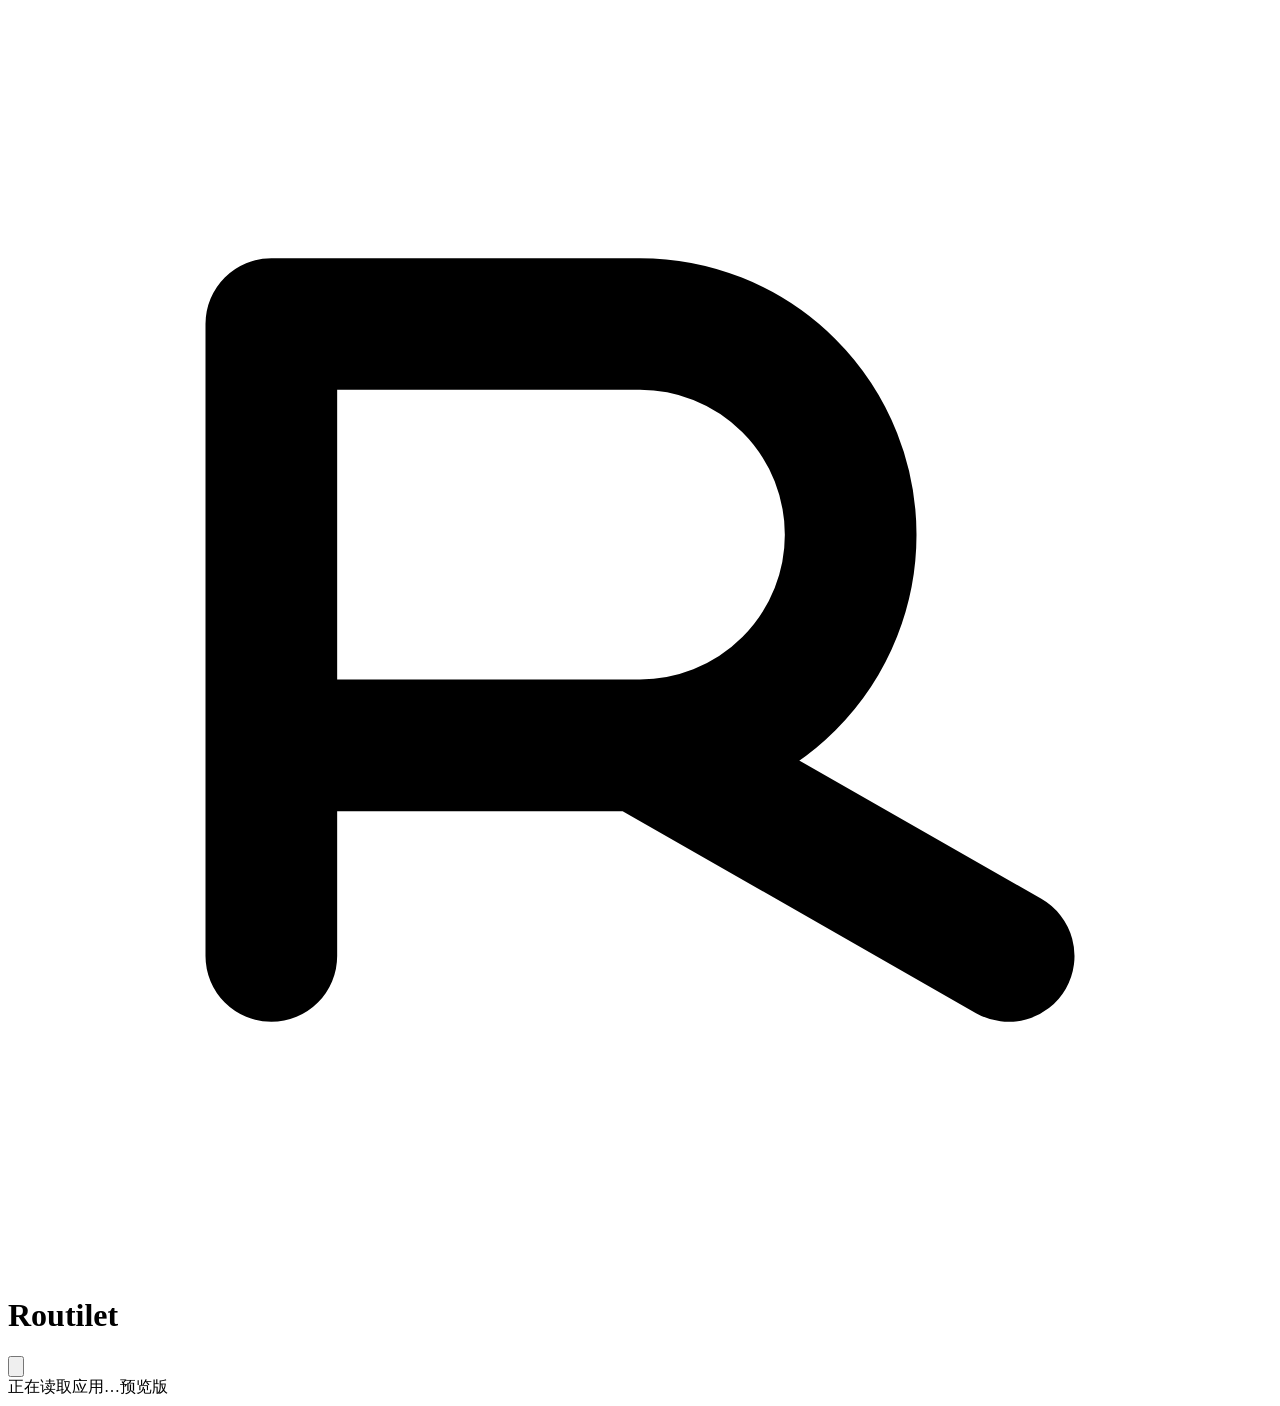
==== experiments/launcher-gui/frontend/index.html @ 7e0c7ae4 "experiment: compact Wails launcher with fixed pnpm and native app activation" ====
<!doctype html>
<html lang="zh-CN">
<head><meta charset="utf-8"><meta name="viewport" content="width=device-width,initial-scale=1"><meta http-equiv="Content-Security-Policy" content="default-src 'self'; script-src 'self'; style-src 'self'; connect-src 'self'; object-src 'none'; base-uri 'none'"><title>Routilet</title><link rel="stylesheet" href="/style.css"></head>
<body><main><header><div class="brand"><svg viewBox="0 0 24 24" fill="none" aria-hidden="true"><path d="M5 18V6h7a4 4 0 0 1 0 8H5m7 0 7 4" stroke="currentColor" stroke-width="2.5" stroke-linecap="round" stroke-linejoin="round"/></svg><h1>Routilet</h1></div><button id="refresh" class="icon-button" title="检查更新" aria-label="检查更新"><svg viewBox="0 0 24 24" fill="none"><path d="M20 11a8 8 0 1 0-2 6m2-13v7h-7" stroke="currentColor" stroke-width="1.7" stroke-linecap="round" stroke-linejoin="round"/></svg></button></header><section id="apps" aria-label="应用"></section><footer><span id="status" role="status">正在读取应用…</span><span class="preview">预览版</span></footer><dialog id="message"><h2 id="message-title"></h2><p id="message-text"></p><div class="actions"><button id="cancel">取消</button><button id="confirm">确定</button></div></dialog></main><script type="module" src="/app.js"></script></body></html>
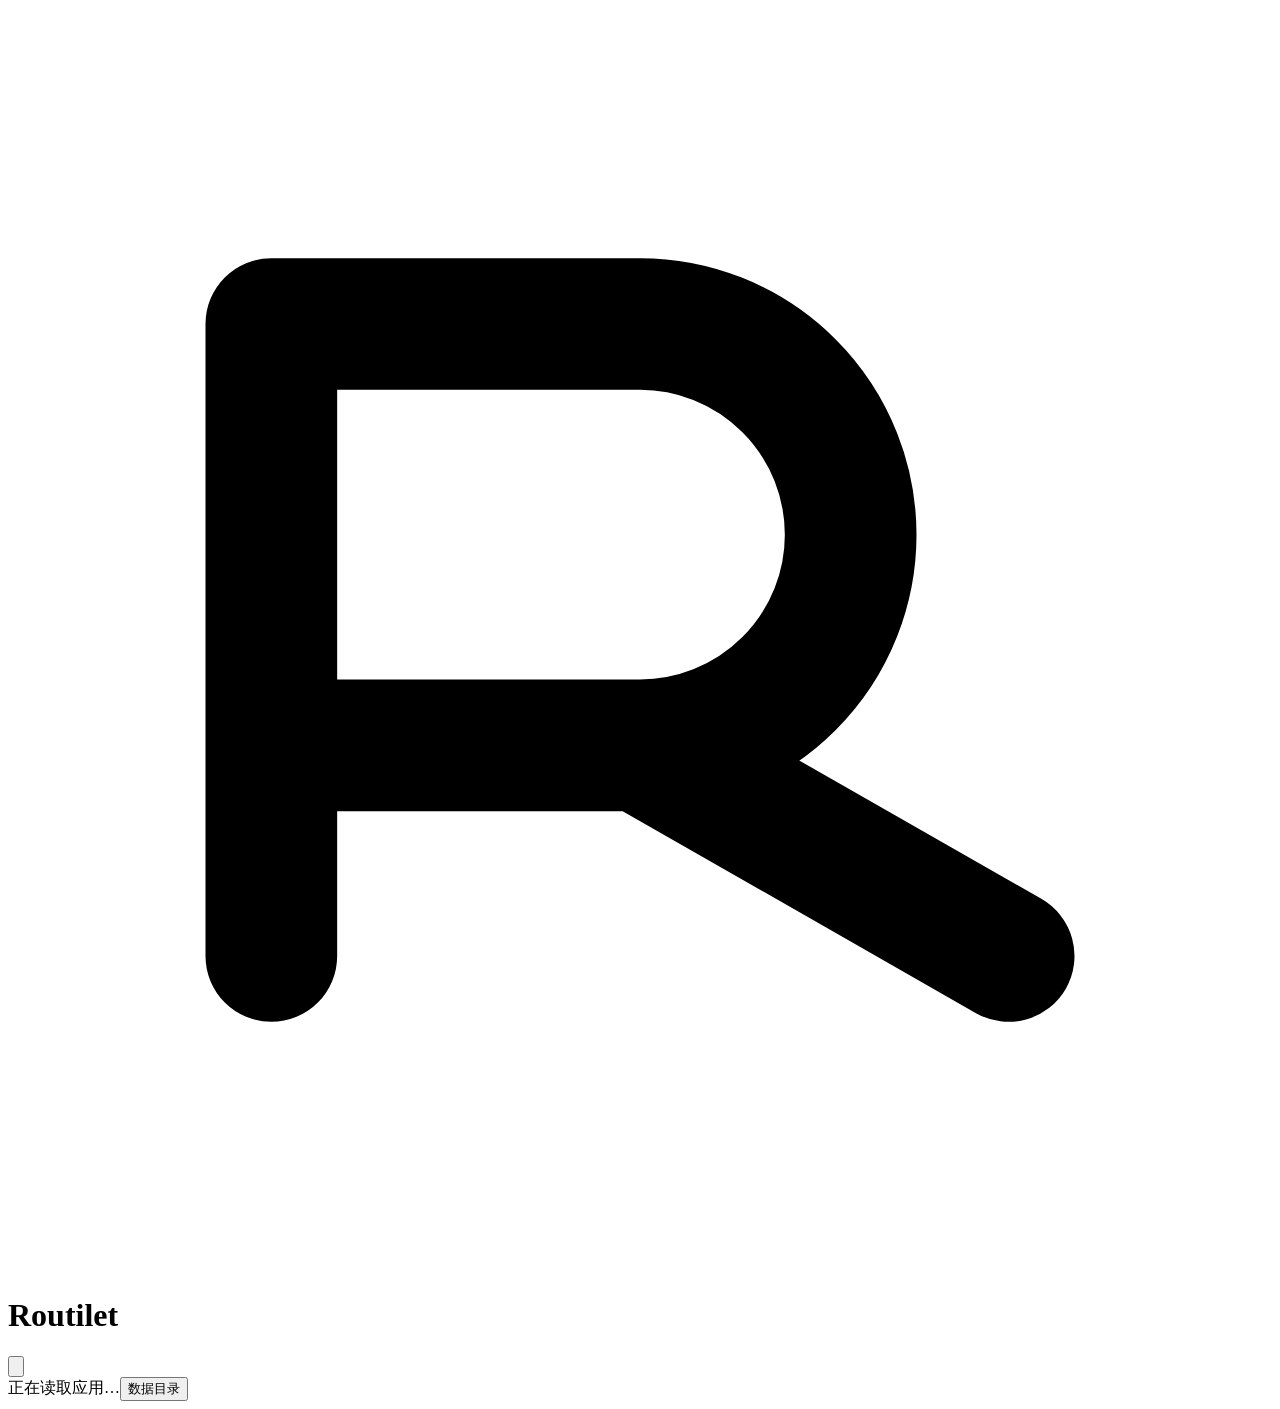
==== commit fe541cf6: "feat: installation progress, cancellation and Routilet data directory" ====
--- a/experiments/launcher-gui/frontend/index.html
+++ b/experiments/launcher-gui/frontend/index.html
@@ -1,4 +1,4 @@
 <!doctype html>
 <html lang="zh-CN">
 <head><meta charset="utf-8"><meta name="viewport" content="width=device-width,initial-scale=1"><meta http-equiv="Content-Security-Policy" content="default-src 'self'; script-src 'self'; style-src 'self'; connect-src 'self'; object-src 'none'; base-uri 'none'"><title>Routilet</title><link rel="stylesheet" href="/style.css"></head>
-<body><main><header><div class="brand"><svg viewBox="0 0 24 24" fill="none" aria-hidden="true"><path d="M5 18V6h7a4 4 0 0 1 0 8H5m7 0 7 4" stroke="currentColor" stroke-width="2.5" stroke-linecap="round" stroke-linejoin="round"/></svg><h1>Routilet</h1></div><button id="refresh" class="icon-button" title="检查更新" aria-label="检查更新"><svg viewBox="0 0 24 24" fill="none"><path d="M20 11a8 8 0 1 0-2 6m2-13v7h-7" stroke="currentColor" stroke-width="1.7" stroke-linecap="round" stroke-linejoin="round"/></svg></button></header><section id="apps" aria-label="应用"></section><footer><span id="status" role="status">正在读取应用…</span><span class="preview">预览版</span></footer><dialog id="message"><h2 id="message-title"></h2><p id="message-text"></p><div class="actions"><button id="cancel">取消</button><button id="confirm">确定</button></div></dialog></main><script type="module" src="/app.js"></script></body></html>
+<body><main><header><div class="brand"><svg viewBox="0 0 24 24" fill="none" aria-hidden="true"><path d="M5 18V6h7a4 4 0 0 1 0 8H5m7 0 7 4" stroke="currentColor" stroke-width="2.5" stroke-linecap="round" stroke-linejoin="round"/></svg><h1>Routilet</h1></div><button id="refresh" class="icon-button" title="检查更新" aria-label="检查更新"><svg viewBox="0 0 24 24" fill="none"><path d="M20 11a8 8 0 1 0-2 6m2-13v7h-7" stroke="currentColor" stroke-width="1.7" stroke-linecap="round" stroke-linejoin="round"/></svg></button></header><section id="apps" aria-label="应用"></section><footer><span id="status" role="status">正在读取应用…</span><button id="data" class="data-button" title="打开数据目录">数据目录</button></footer><dialog id="message"><h2 id="message-title"></h2><p id="message-text"></p><div class="actions"><button id="cancel">取消</button><button id="confirm">确定</button></div></dialog></main><script type="module" src="/app.js"></script></body></html>
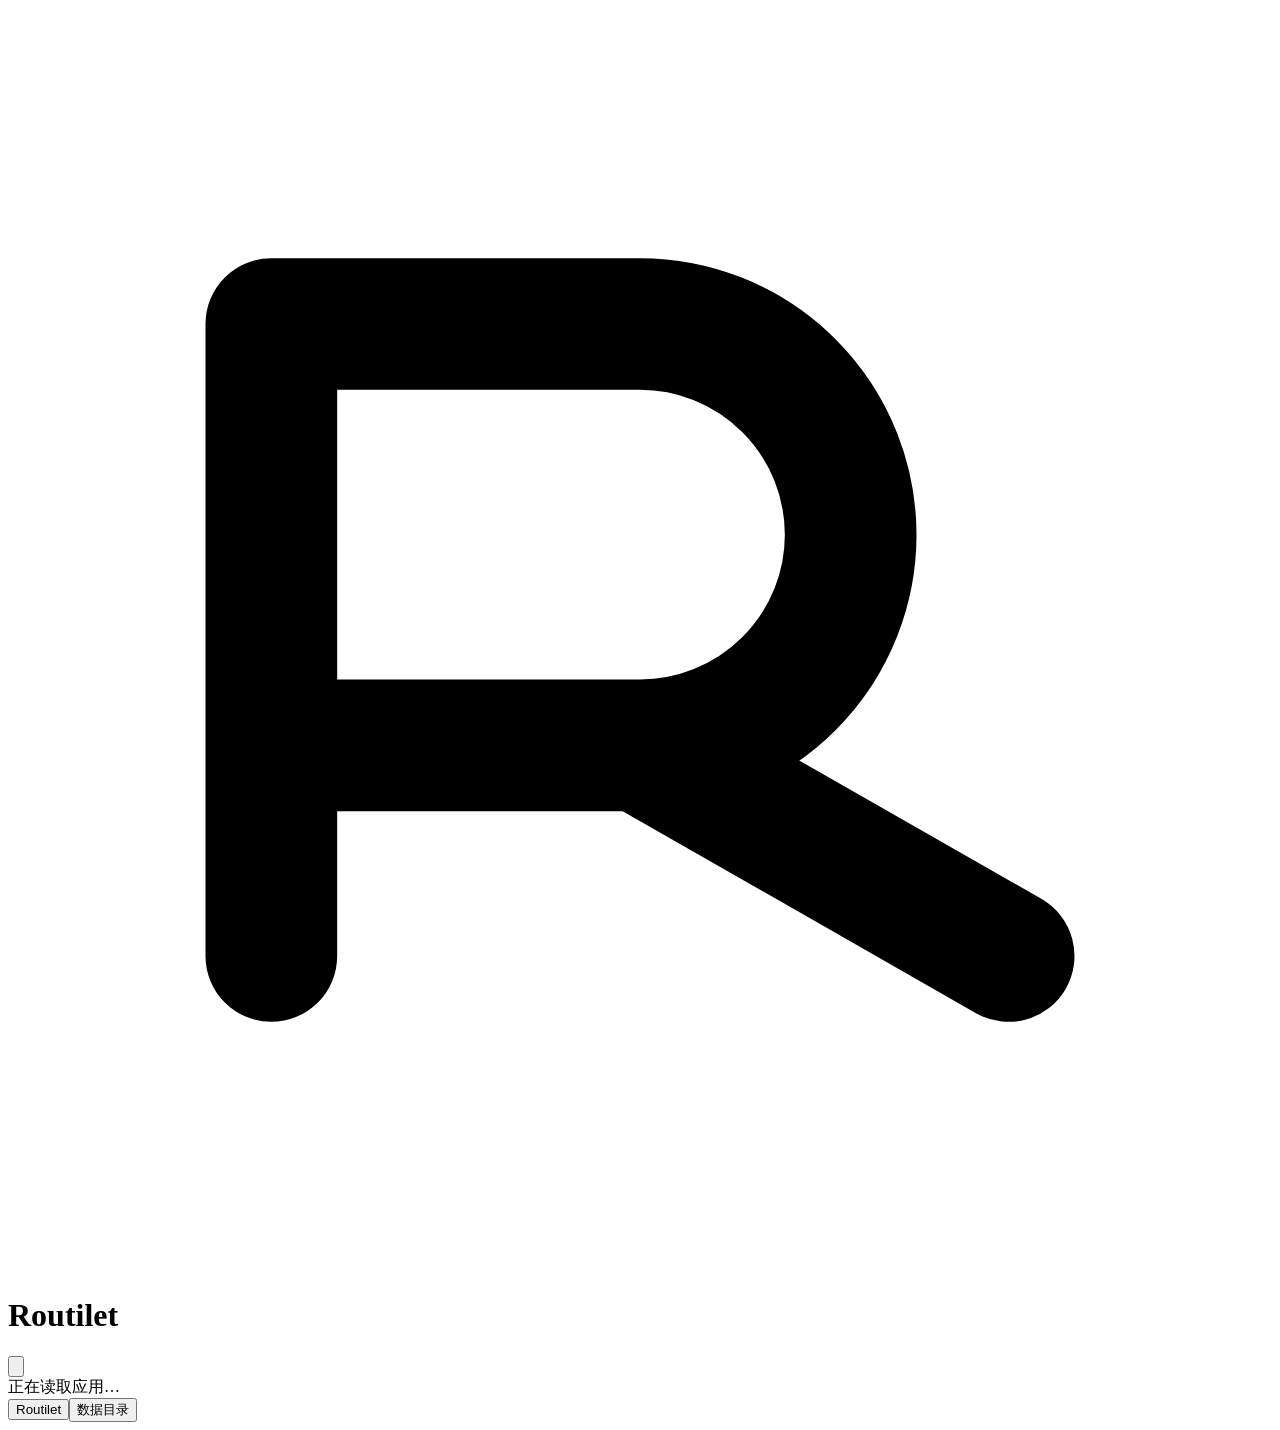
==== commit ea058ca2: "feat: versioned manager self-update and bootstrap recovery" ====
--- a/experiments/launcher-gui/frontend/index.html
+++ b/experiments/launcher-gui/frontend/index.html
@@ -1,4 +1,4 @@
 <!doctype html>
 <html lang="zh-CN">
 <head><meta charset="utf-8"><meta name="viewport" content="width=device-width,initial-scale=1"><meta http-equiv="Content-Security-Policy" content="default-src 'self'; script-src 'self'; style-src 'self'; connect-src 'self'; object-src 'none'; base-uri 'none'"><title>Routilet</title><link rel="stylesheet" href="/style.css"></head>
-<body><main><header><div class="brand"><svg viewBox="0 0 24 24" fill="none" aria-hidden="true"><path d="M5 18V6h7a4 4 0 0 1 0 8H5m7 0 7 4" stroke="currentColor" stroke-width="2.5" stroke-linecap="round" stroke-linejoin="round"/></svg><h1>Routilet</h1></div><button id="refresh" class="icon-button" title="检查更新" aria-label="检查更新"><svg viewBox="0 0 24 24" fill="none"><path d="M20 11a8 8 0 1 0-2 6m2-13v7h-7" stroke="currentColor" stroke-width="1.7" stroke-linecap="round" stroke-linejoin="round"/></svg></button></header><section id="apps" aria-label="应用"></section><footer><span id="status" role="status">正在读取应用…</span><button id="data" class="data-button" title="打开数据目录">数据目录</button></footer><dialog id="message"><h2 id="message-title"></h2><p id="message-text"></p><div class="actions"><button id="cancel">取消</button><button id="confirm">确定</button></div></dialog></main><script type="module" src="/app.js"></script></body></html>
+<body><main><header><div class="brand"><svg viewBox="0 0 24 24" fill="none" aria-hidden="true"><path d="M5 18V6h7a4 4 0 0 1 0 8H5m7 0 7 4" stroke="currentColor" stroke-width="2.5" stroke-linecap="round" stroke-linejoin="round"/></svg><h1>Routilet</h1></div><button id="refresh" class="icon-button" title="检查更新" aria-label="检查更新"><svg viewBox="0 0 24 24" fill="none"><path d="M20 11a8 8 0 1 0-2 6m2-13v7h-7" stroke="currentColor" stroke-width="1.7" stroke-linecap="round" stroke-linejoin="round"/></svg></button></header><section id="apps" aria-label="应用"></section><footer><span id="status" role="status">正在读取应用…</span><div class="footer-actions"><button id="self" class="data-button" title="Routilet 管理">Routilet</button><button id="data" class="data-button" title="打开数据目录">数据目录</button></div></footer><dialog id="message"><h2 id="message-title"></h2><p id="message-text"></p><div class="actions"><button id="cancel">取消</button><button id="confirm">确定</button></div></dialog></main><script type="module" src="/app.js"></script></body></html>
